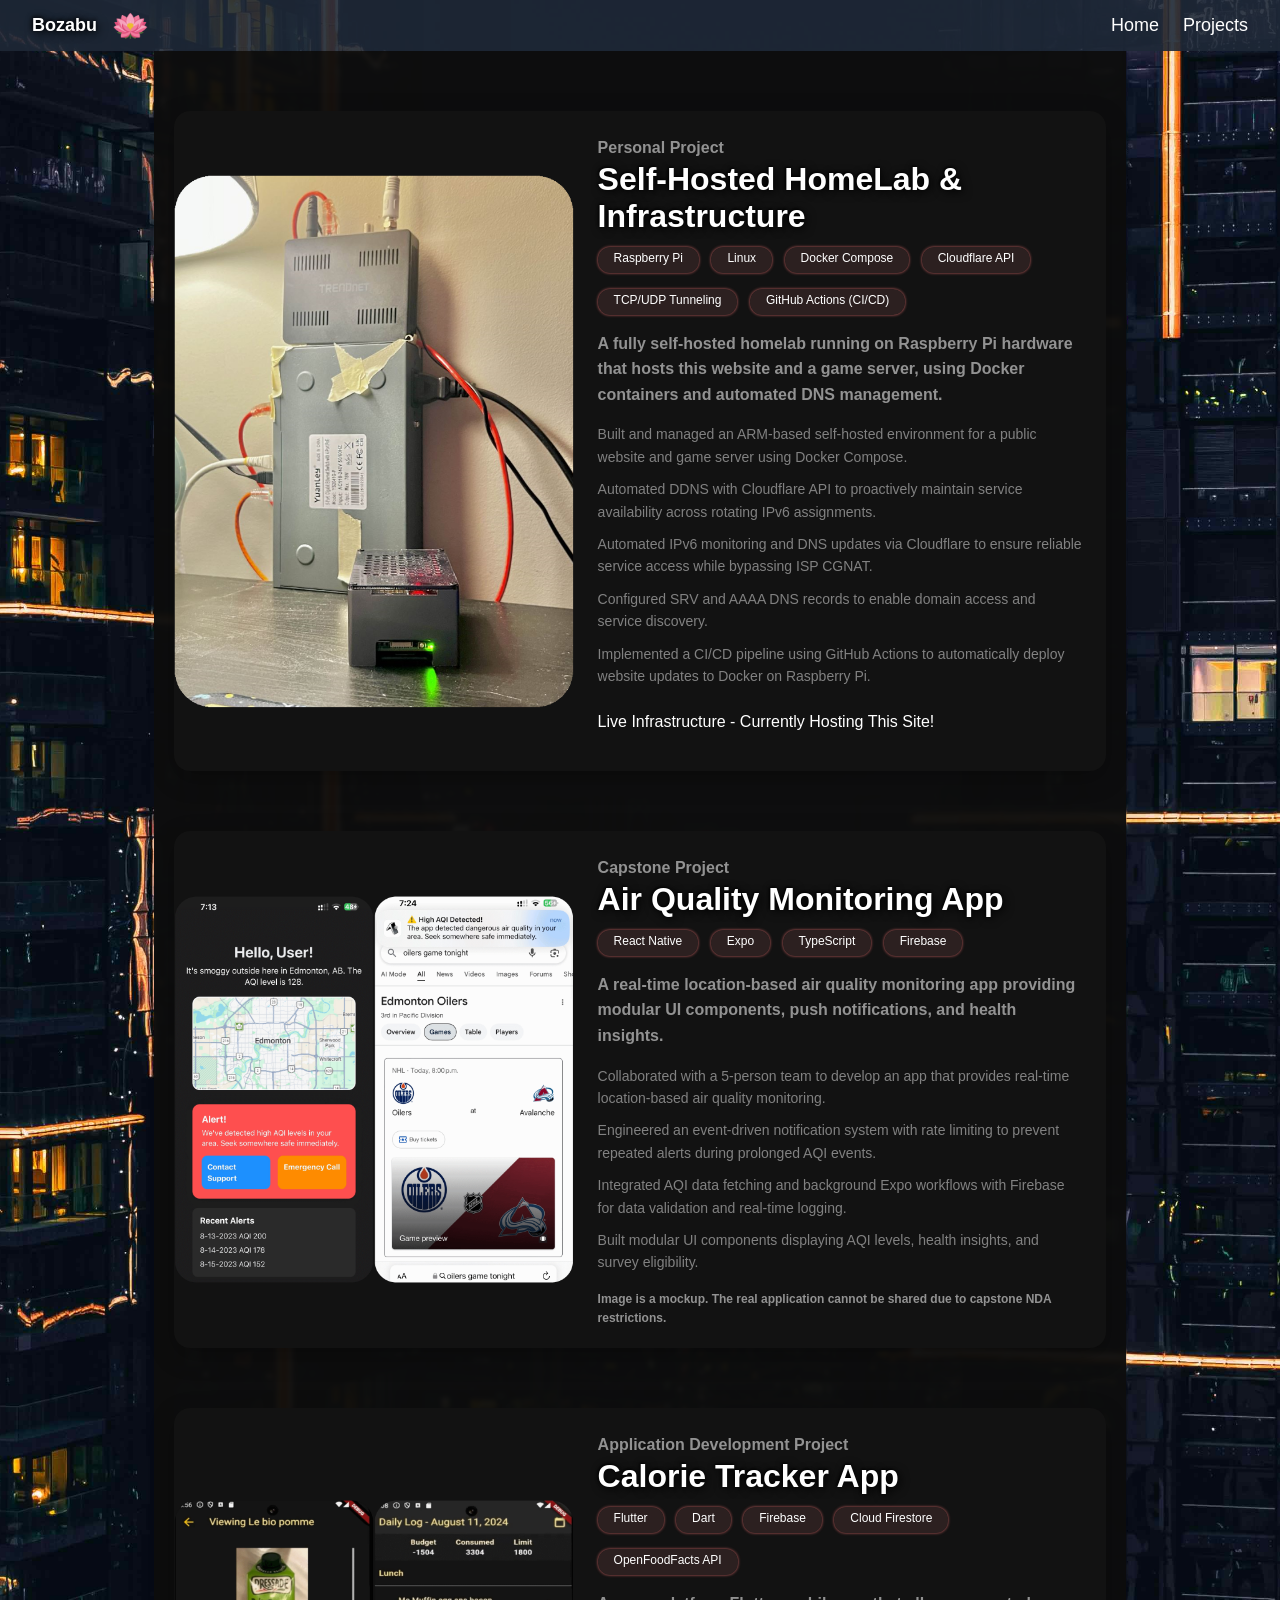
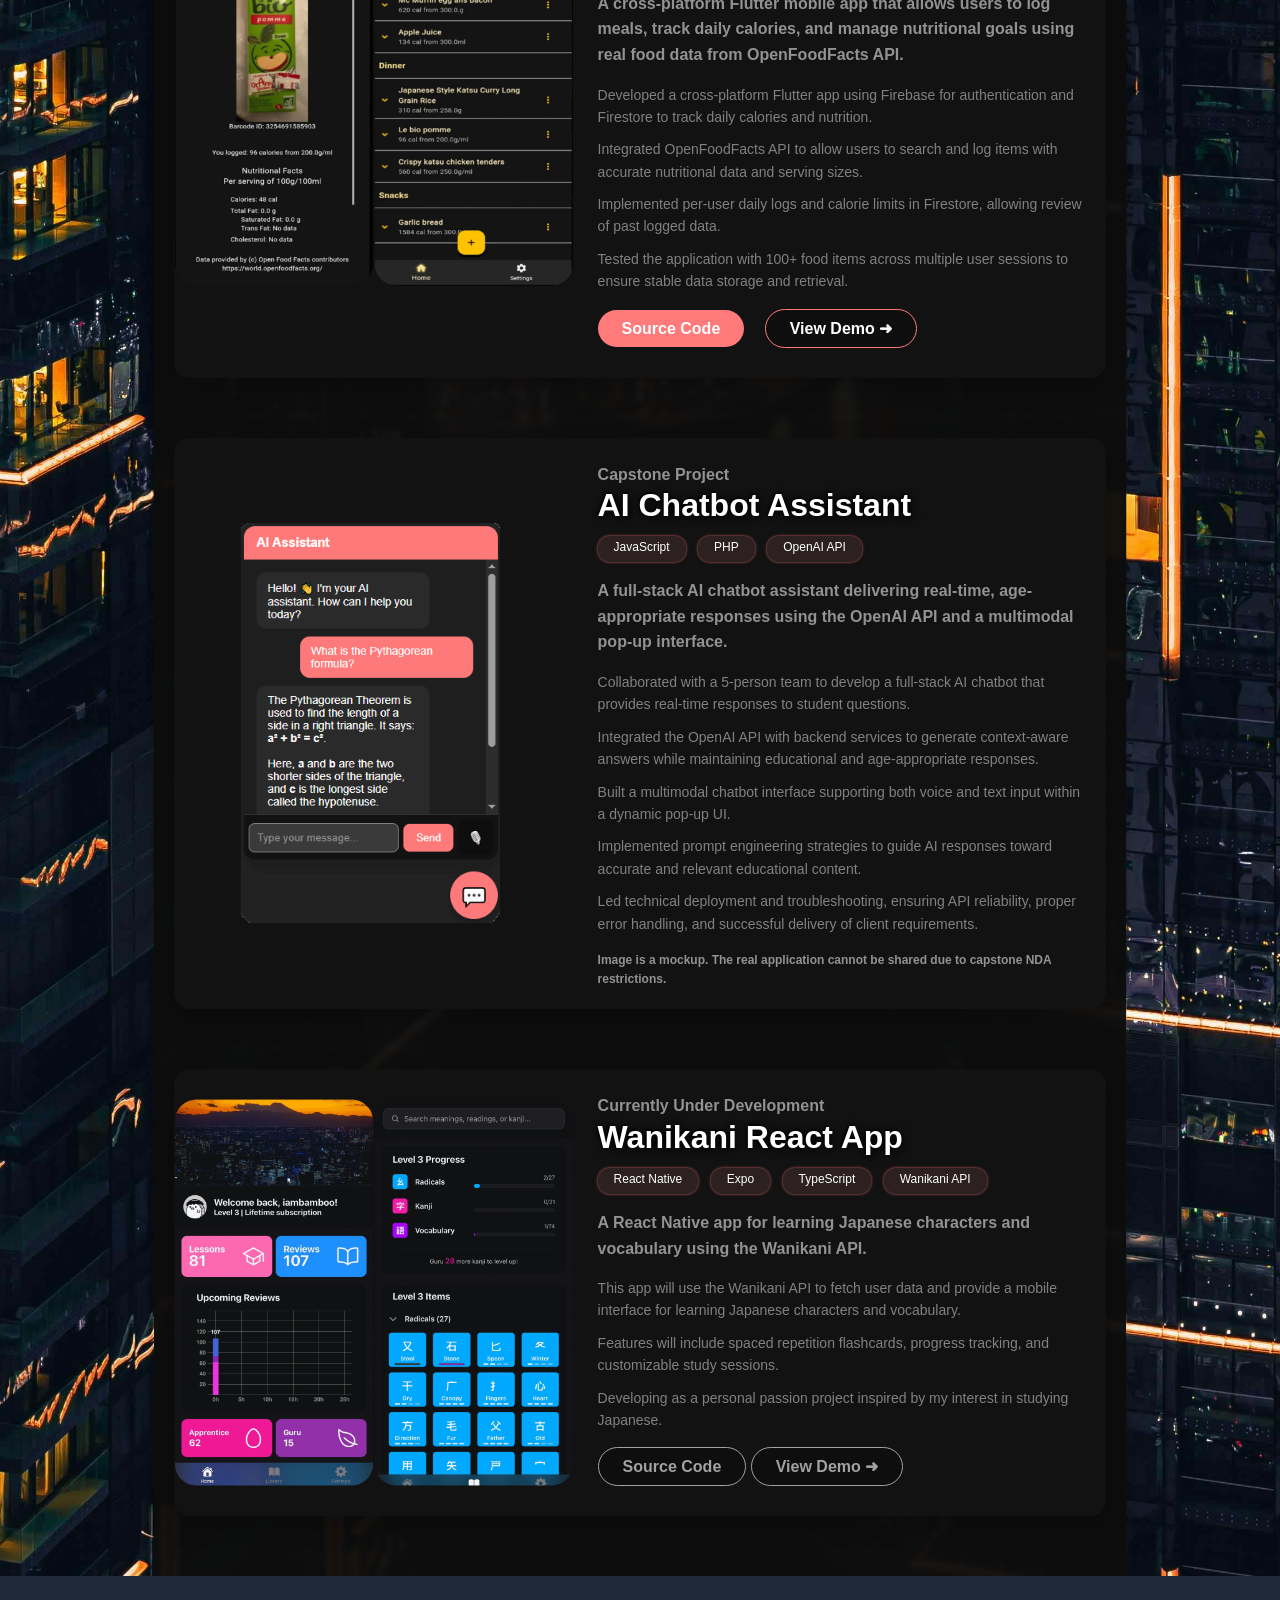
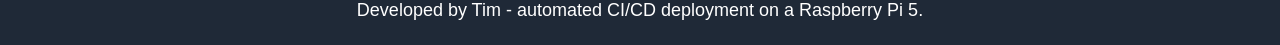
==== site/projects/index.html @ 1f59b933 "Fix browser tab logo missing" ====
<!DOCTYPE html>
<html>
<head>
    <meta charset="UTF-8">
    <link rel="stylesheet" href="projects_styles.css?v=1.3">
    <link rel="stylesheet" href="https://rsms.me/inter/inter.css">
    <link rel="icon" href="../resources/logos/LotusBua.png">
    <title>Bozabu Projects</title>
</head>
<body>
    <div class="top-navigation">
        <!-- same header as homepage -->
        <div class="header blur">
            <div class="iconText"><a href="/">Bozabu</a> <img class="iconLogo" src="../resources/logos/LotusBua.png"></div>
            <ul>
                <li><a href="/">Home</a></li>
                <li><a href="/projects/">Projects</a></li>
            </ul>
        </div>
    </div>

    <div class="projects-body">
        <div class="projects-container">

            <div id="homelab" class="project-big-card">
                <div class="project-big-image">
                    <img src="../resources/project_images/HomeLabPhysicalSetup.png" alt="Air Quality App">
                </div>
                <div class="project-big-content">
                    <div class="project-block project-block-top">
                        <span class="project-type-label">Personal Project</span>
                        <h2>Self-Hosted HomeLab & Infrastructure</h2>
                        <div class="project-tech">
                            <span>Raspberry Pi</span>
                            <span>Linux</span>
                            <span>Docker Compose</span>
                            <span>Cloudflare API</span>
                            <span>TCP/UDP Tunneling</span>
                            <span>GitHub Actions (CI/CD)</span>
                        </div>
                        <p>A fully self-hosted homelab running on Raspberry Pi hardware that hosts this website and a game server, using Docker containers and automated DNS management.</p>
                    </div>
                    <div class="project-block project-block-middle">
                        <ul>
                            <li>Built and managed an ARM-based self-hosted environment for a public website and game server using Docker Compose.</li>
                            <li>Automated DDNS with Cloudflare API to proactively maintain service availability across rotating IPv6 assignments.</li>
                            <li>Automated IPv6 monitoring and DNS updates via Cloudflare to ensure reliable service access while bypassing ISP CGNAT.</li>
                            <li>Configured SRV and AAAA DNS records to enable domain access and service discovery.</li>
                            <li>Implemented a CI/CD pipeline using GitHub Actions to automatically deploy website updates to Docker on Raspberry Pi.</li>
                        </ul>
                    </div>
                    <div class="project-block project-block-bottom">
                        <span class="white">Live Infrastructure - Currently Hosting This Site!</span>
                    </div>
                </div>
            </div>

            <div id="air-quality" class="project-big-card">
                <div class="project-big-image">
                    <img src="../resources/project_images/AQIDemoMock.png" alt="Air Quality App">
                </div>
                <div class="project-big-content">
                    <div class="project-block project-block-top">
                        <span class="project-type-label">Capstone Project</span>
                        <h2>Air Quality Monitoring App</h2>
                        <div class="project-tech">
                            <span>React Native</span>
                            <span>Expo</span>
                            <span>TypeScript</span>
                            <span>Firebase</span>
                        </div>
                        <p>A real-time location-based air quality monitoring app providing modular UI components, push notifications, and health insights.</p>
                    </div>
                    <div class="project-block project-block-middle">
                        <ul>
                            <li>Collaborated with a 5-person team to develop an app that provides real-time location-based air quality monitoring.</li>
                            <li>Engineered an event-driven notification system with rate limiting to prevent repeated alerts during prolonged AQI events.</li>
                            <li>Integrated AQI data fetching and background Expo workflows with Firebase for data validation and real-time logging.</li>
                            <li>Built modular UI components displaying AQI levels, health insights, and survey eligibility.</li>
                        </ul>
                    </div>
                    <div class="project-block project-block-bottom">
                        <p>Image is a mockup. The real application cannot be shared due to capstone NDA restrictions.</p>
                    </div>
                </div>
            </div>

            <div id="calorie-tracker" class="project-big-card">
                <div class="project-big-image">
                    <img src="../resources/project_images/CalorieTrackerDemoMock.png" alt="Calorie Tracker App">
                </div>
                <div class="project-big-content">
                    <div class="project-block project-block-top">
                        <span class="project-type-label">Application Development Project</span>
                        <h2>Calorie Tracker App</h2>
                        <div class="project-tech">
                            <span>Flutter</span>
                            <span>Dart</span>
                            <span>Firebase</span>
                            <span>Cloud Firestore</span>
                            <span>OpenFoodFacts API</span>
                        </div>
                        <p>A cross-platform Flutter mobile app that allows users to log meals, track daily calories, and manage nutritional goals using real food data from OpenFoodFacts API.</p>
                    </div>
                    <div class="project-block project-block-middle">
                        <ul>
                            <li>Developed a cross-platform Flutter app using Firebase for authentication and Firestore to track daily calories and nutrition.</li>
                            <li>Integrated OpenFoodFacts API to allow users to search and log items with accurate nutritional data and serving sizes.</li>
                            <li>Implemented per-user daily logs and calorie limits in Firestore, allowing review of past logged data.</li>
                            <li>Tested the application with 100+ food items across multiple user sessions to ensure stable data storage and retrieval.</li>
                        </ul>
                    </div>
                    <div class="project-block project-block-bottom">
                        <a href="https://github.com/IAmBamboo/CalorieTrackerApp/" class="btnA">Source Code</a>
                        <a href="https://www.youtube.com/watch?v=M9tKhn7N6Ns" class="btnB">View Demo ➜</a>
                    </div>
                </div>
            </div>

            <div id="ai-chatbot" class="project-big-card">
                <div class="project-big-image">
                    <img src="../resources/project_images/AIChatbotDemoMock.png" alt="Air Quality App">
                </div>
                <div class="project-big-content">
                    <div class="project-block project-block-top">
                        <span class="project-type-label">Capstone Project</span>
                        <h2>AI Chatbot Assistant</h2>
                        <div class="project-tech">
                            <span>JavaScript</span>
                            <span>PHP</span>
                            <span>OpenAI API</span>
                        </div>
                         <p>A full-stack AI chatbot assistant delivering real-time, age-appropriate responses using the OpenAI API and a multimodal pop-up interface.</p>
                    </div>
                    <div class="project-block project-block-middle">
                        <ul>
                            <li>Collaborated with a 5-person team to develop a full-stack AI chatbot that provides real-time responses to student questions.</li>
                            <li>Integrated the OpenAI API with backend services to generate context-aware answers while maintaining educational and age-appropriate responses.</li>
                            <li>Built a multimodal chatbot interface supporting both voice and text input within a dynamic pop-up UI.</li>
                            <li>Implemented prompt engineering strategies to guide AI responses toward accurate and relevant educational content.</li>
                            <li>Led technical deployment and troubleshooting, ensuring API reliability, proper error handling, and successful delivery of client requirements.</li>
                        </ul>
                    </div>
                    <div class="project-block project-block-bottom">
                        <p>Image is a mockup. The real application cannot be shared due to capstone NDA restrictions.</p>
                    </div>
                </div>
            </div>

            <div id="wanikani" class="project-big-card">
                <div class="project-big-image">
                    <img src="../resources/project_images/ShizukaniUnfinishedDemo.png" alt="Air Quality App">
                </div>
                <div class="project-big-content">
                    <div class="project-block project-block-top">
                        <span class="project-type-label">Currently Under Development</span>
                        <h2>Wanikani React App</h2>
                        <div class="project-tech">
                            <span>React Native</span>
                            <span>Expo</span>
                            <span>TypeScript</span>
                            <span>Wanikani API</span>
                        </div>
                         <p>A React Native app for learning Japanese characters and vocabulary using the Wanikani API.</p>
                    </div>
                    <div class="project-block project-block-middle">
                        <ul>
                            <li>This app will use the Wanikani API to fetch user data and provide a mobile interface for learning Japanese characters and vocabulary.</li>
                            <li>Features will include spaced repetition flashcards, progress tracking, and customizable study sessions.</li>
                            <li>Developing as a personal passion project inspired by my interest in studying Japanese.</li>
                        </ul>
                    </div>
                    <div class="project-block project-block-bottom">
                        <a href="" class="btnDisabled" title="Source code not available yet">Source Code</a>
                        <a href="" class="btnDisabled" title="Demo not available yet">View Demo ➜</a>
                    </div>
                </div>
            </div>


        </div>
    </div>

    <div class="footer">
        Developed by Tim - automated CI/CD deployment on a Raspberry Pi 5.
    </div>
</body>
</html>
---- site/projects/projects_styles.css ----
* {
    font-family: 'Inter', Arial, Helvetica, sans-serif;
    margin: 0;
    padding: 0;
    box-sizing: border-box;
}

body {
    margin: 0;
    padding: 0;
    background-image: url("../resources/backgrounds/pexels-apasaric-2603464.jpg");
    background-position: center;
    background-repeat: no-repeat;
    background-size: cover;
    background-position-y: 0;
}

a {
    text-decoration: none;
    color: white;
}

li {
    margin: 0;
    padding: 0;
    list-style-type: none;
}

.top-navigation {
    position: sticky;
    top: 0;
    z-index: 1000;
}

.header {
    background-color: rgba(31, 41, 55, 0.9);
    display: flex;
    justify-content: space-between;
    padding: 8px 32px;
}

.header ul {
    display: flex;
    gap: 24px;
    align-items: center;
}

.header a {
    font-size: 18px;
}

.header a:hover {
    text-shadow: 0px 0px 2px white, 1px 1px 2px white;
}

.iconText {
    text-shadow: 2px 2px 10px black, -1px -1px 4px black;
    color: white;
    font-size: 24px;
    font-weight: 700;
    gap: 16px;
    flex-shrink: 0;
    display: flex;
    align-items: center;
    justify-content: center;
}

.iconLogo {
    width: 35px;
    height: 35px;
}

.projects-body {
    width: 76%;           /* keeps it 80% of page width */
    margin: 0 auto;       /* centers it horizontally */
    padding: 60px 20px;
    background-color: #0e0e0ef6;
    backdrop-filter: blur(2px);
}

.projects-container {
    max-width: 1000px;
    width: 100%;
    margin: 0 auto; /* center container horizontally */
    display: flex;
    flex-direction: column;
    gap: 60px;
}

.project-big-card {
    display: flex;
    flex-direction: row;
    background-color: #121212;
    border-radius: 16px;
    overflow: hidden;
    box-shadow: 0 8px 24px rgba(0,0,0,0.25);
    transition: all 0.2s ease;
}

.project-big-card:hover {
    box-shadow: 0 0 6px #ffffff8e;
}

.project-big-image {
    flex-shrink: 0;
    width: 400px;
    display: flex;
}

.project-big-image img {
    object-fit: contain;
    width: 100%;
    height: 100%;
    transition: all 0.6s ease;
}

.project-big-image img:hover {
    transform: scale(1.1);
    filter: brightness(1.2);
}

.project-big-content {
    padding: 24px;
    display: flex;
    flex-direction: column;
    justify-content: space-between;
}

.scroll {
    max-height: 400px;
    overflow-y: auto;
}

.project-block {
    margin-bottom: 16px;
}

.project-type-label {
    font-size: 16px;
    line-height: 1.6;
    margin-bottom: 12px;
    color: #929292;
    font-weight: 600;
    transition: all 0.2s ease;
}
.project-type-label:hover {
    color: #ffffff;
    text-shadow: 0 0 6px rgba(255, 255, 255, 0.699);
}

.project-tech span {
    display: inline-block;
    background-color: #d87b7b21;
    color: white;
    font-size: 12px;
    padding: 4px 16px 8px 16px;
    margin-right: 8px;
    margin-bottom: 16px;
    border-radius: 12px;
    font-weight: 500;
    box-shadow: 0 0 3px #ff7a7acb;
    transition: all 0.2s ease;
}

.project-tech span:hover {
    transform: scale(1.1);
    filter: brightness(1.2);
    background-color: #d87b7b80;
    box-shadow: 0 0 12px #ff7a7acb;
}

.project-big-content h2 {
    color: white;
    margin-bottom: 12px;
    font-size: 32px;
    transition: all 0.6s ease;
    text-shadow: 2px 2px 10px black,
                -1px -1px 3px black;
}

.project-big-content h2:hover {
    text-shadow: 0 0 6px rgba(255, 255, 255, 0.699);
}

.project-big-content p {
    font-size: 16px;
    line-height: 1.6;
    color: #929292;
    font-weight: 600;
    transition: all 0.6s ease;
}

.project-big-content p:hover {
    color: #ffffff;
    text-shadow: 0 0 6px rgba(255, 255, 255, 0.699);
}

.project-block-middle p {
    font-size: 14px;
    line-height: 1.6;
    margin-bottom: 12px;
    color: #363d41c0;
    font-weight: 400;
    transition: all 0.6s ease;
}

.project-block-middle p:hover {
    color: #ffffff;
    text-shadow: 0 0 6px rgba(255, 255, 255, 0.699);
}

.project-block-middle ul li {
    font-size: 14px;
    line-height: 1.6;
    margin-bottom: 10px;
    color: #818181;
    transition: all 0.6s ease;
}

.project-block-middle ul li:hover {
    color: #dbdbdb;
    text-shadow: 0 0 6px rgba(255, 255, 255, 0.699);
}

.project-buttons {
    display: flex;
    gap: 16px;
}

.project-block-bottom .btnA {
    padding: 10px 24px;
    border-radius: 24px;
    background-color: #ff7a7a;
    color: white;
    font-weight: bold;
    text-decoration: none;
    transition: all 0.2s ease;
    margin-right: 16px;
}

.project-block-bottom .btnB {
    padding: 10px 24px;
    border: 1px solid #ff7a7a;
    border-radius: 24px;
    background-color: #0e0e0e;
    color: white;
    font-weight: bold;
    text-decoration: none;
    transition: all 0.2s ease;
}

.project-block-bottom .btnA:hover {
    box-shadow: 0 0 6px #ff7a7acb;
    background-color: #ff4f4f;
}

.project-block-bottom .btnB:hover {
    box-shadow: 0 0 6px #ff7a7acb;
    background-color: #ff4f4f;
}

.project-block-bottom .btnDisabled {
    padding: 10px 24px;
    border: 1px solid #e0e0e0;
    border-radius: 24px;
    background-color: #0e0e0e;
    color: #e0e0e0;
    font-weight: bold;
    cursor: not-allowed;
    opacity: 0.7;
    text-decoration: none;
}

.project-block-bottom p {
    font-size: 12px;
    line-height: 1.6;
    color: #929292;
    margin-bottom: -20px;
    margin-top: -10px;
}

.footer {
    display: flex;
    justify-content: center;
    background-color: #1F2937;
    padding: 24px;
    color: white;
    font-size: 18px;
}

.white {
    color: white;
}

@media(max-width: 1150px) {
    .project-big-card {
        flex-direction: column;
        align-items: center;
    }
    .project-big-image img {
        width: 100%;
        max-width: 400px;
    }
    .project-big-content {
        text-align: center;
        padding: 16px;
    }
}
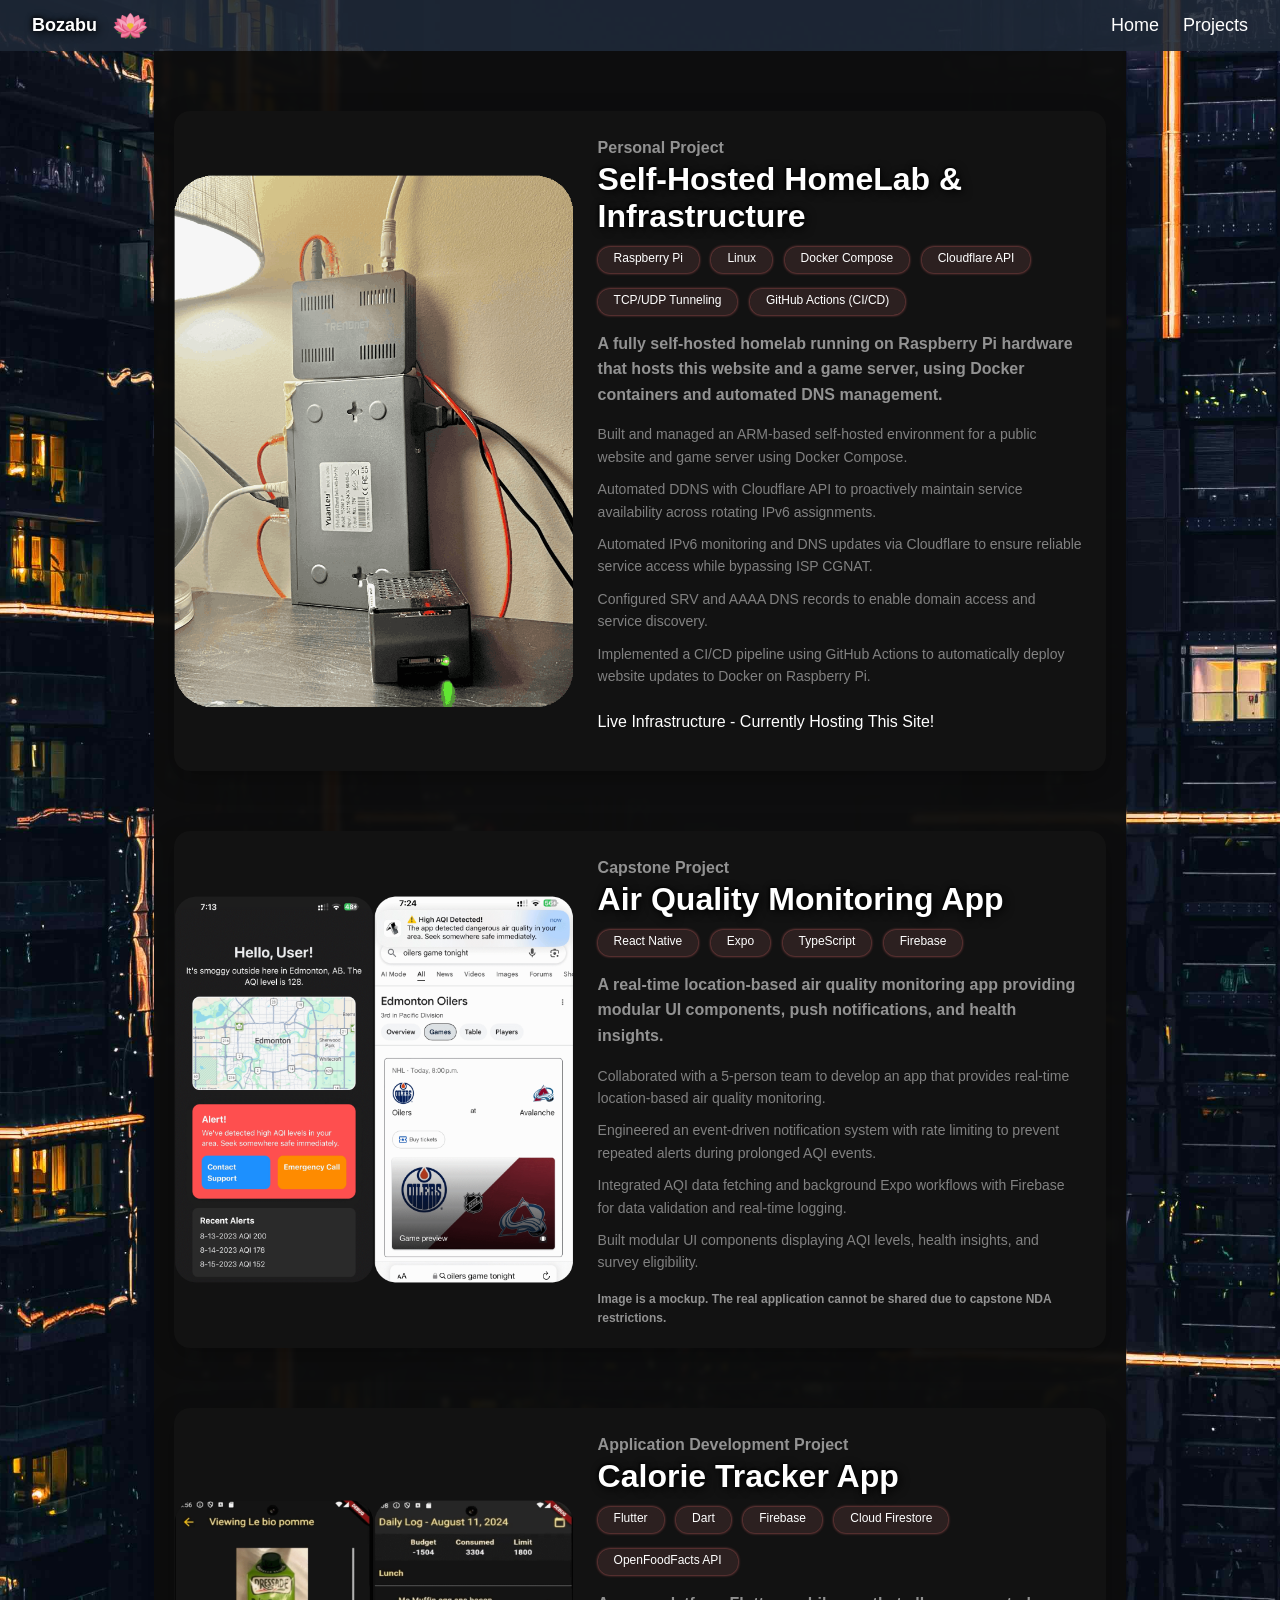
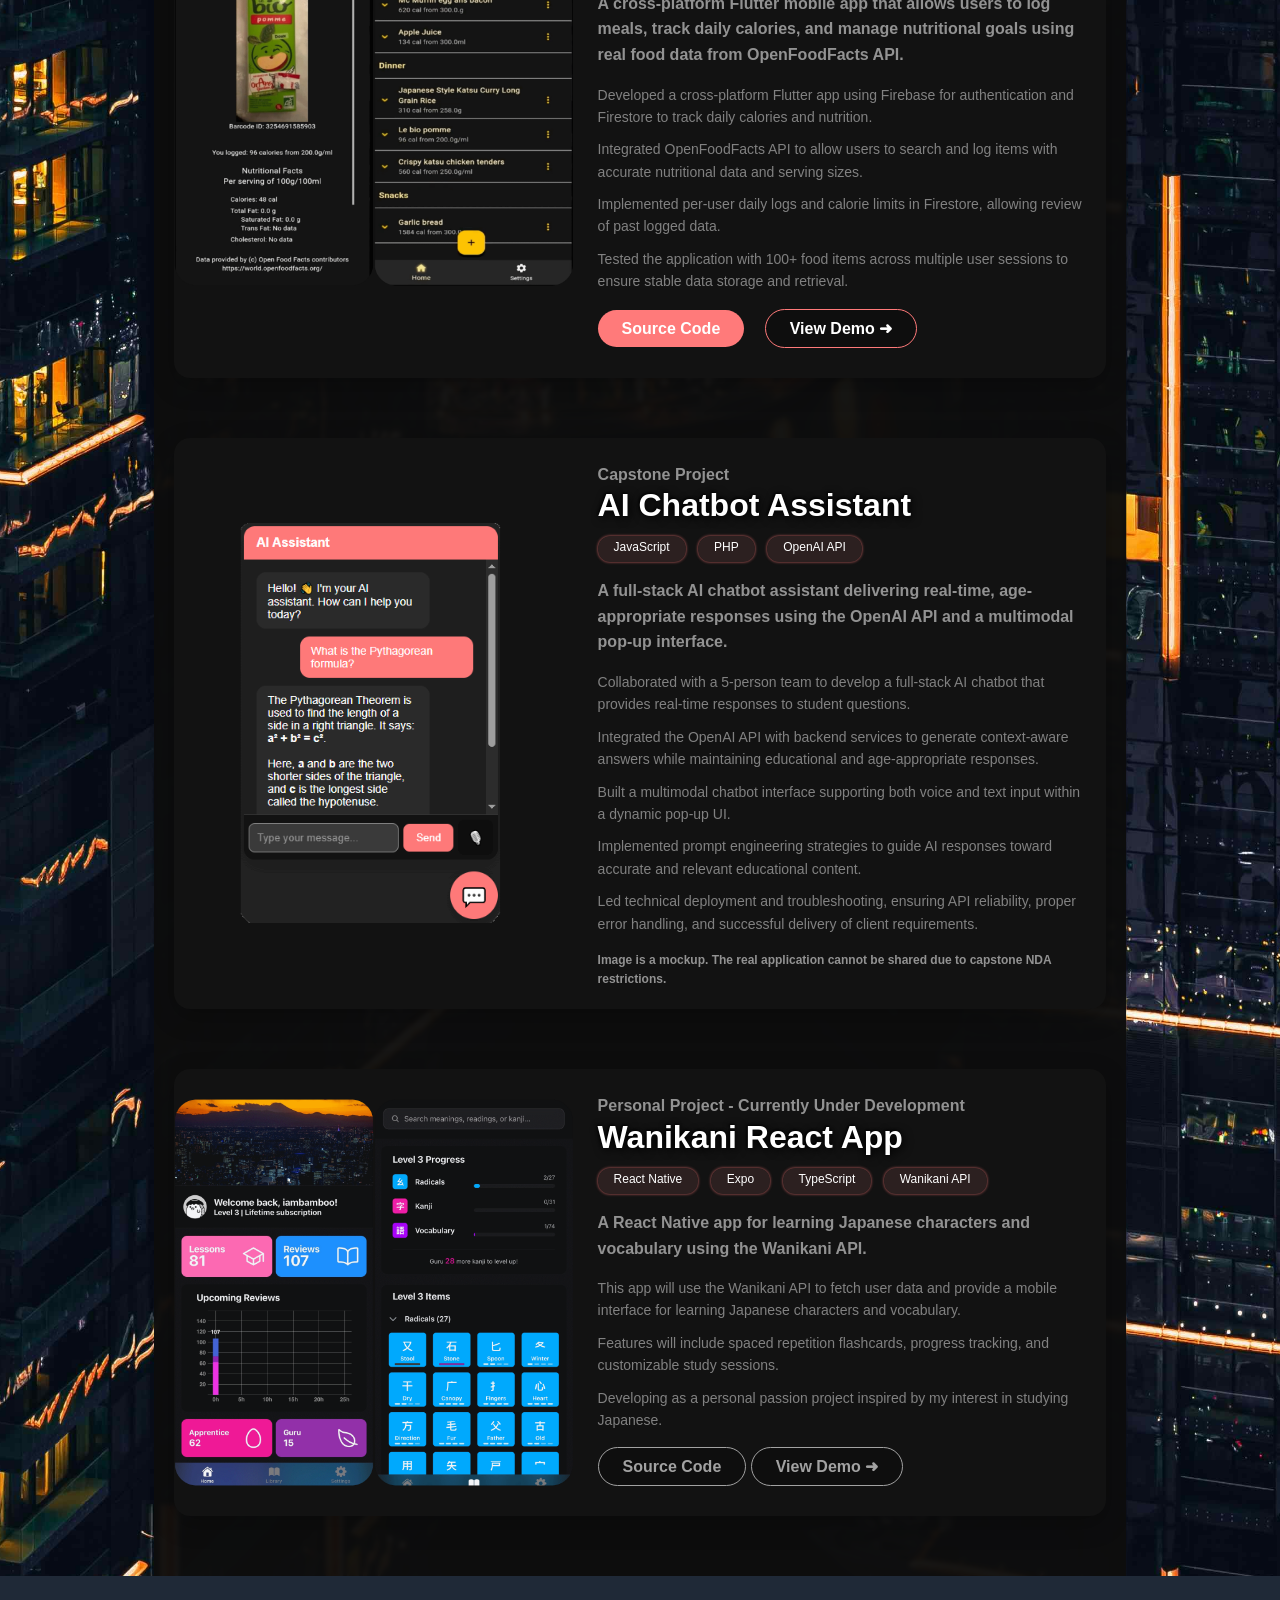
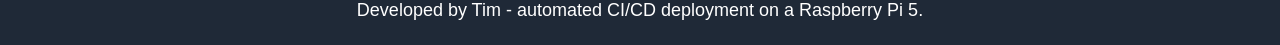
==== commit edb5885b: "Update wanikani app label" ====
--- a/site/projects/index.html
+++ b/site/projects/index.html
@@ -153,7 +153,7 @@
                 </div>
                 <div class="project-big-content">
                     <div class="project-block project-block-top">
-                        <span class="project-type-label">Currently Under Development</span>
+                        <span class="project-type-label">Personal Project - Currently Under Development</span>
                         <h2>Wanikani React App</h2>
                         <div class="project-tech">
                             <span>React Native</span>
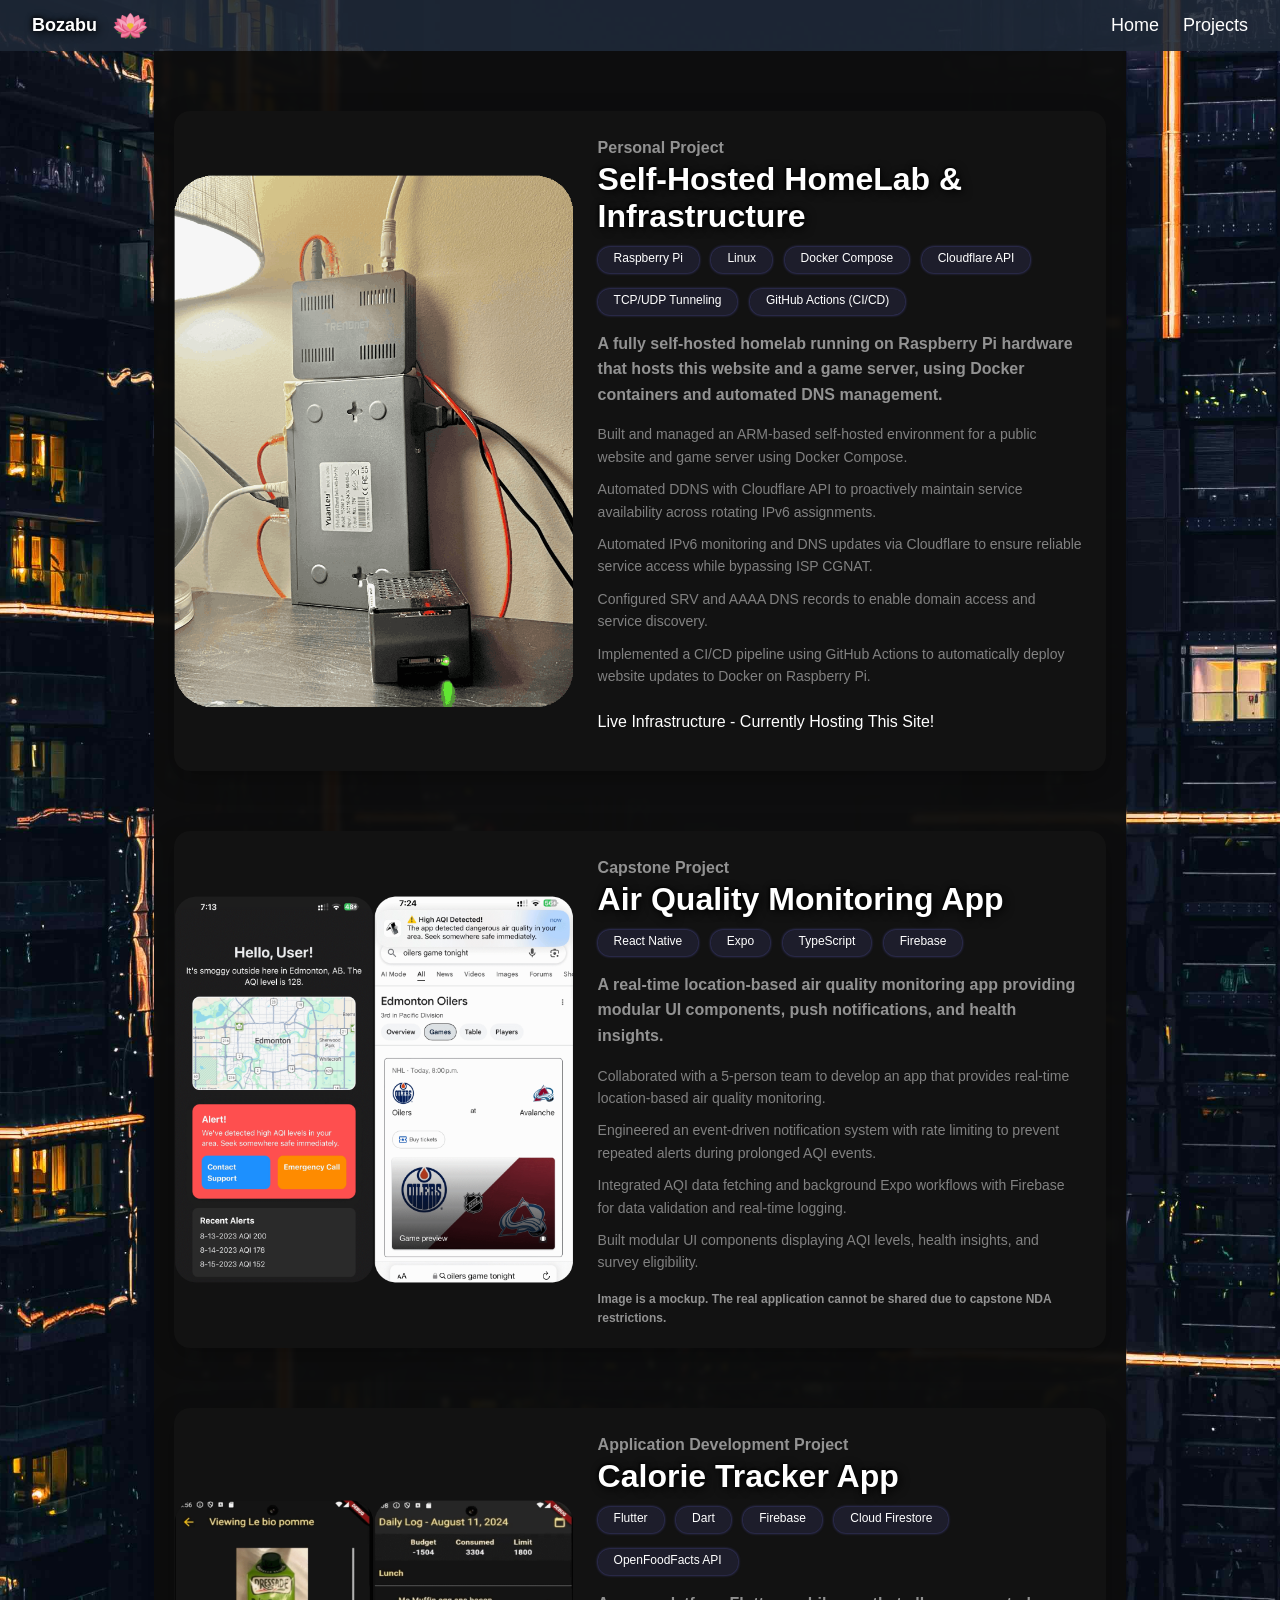
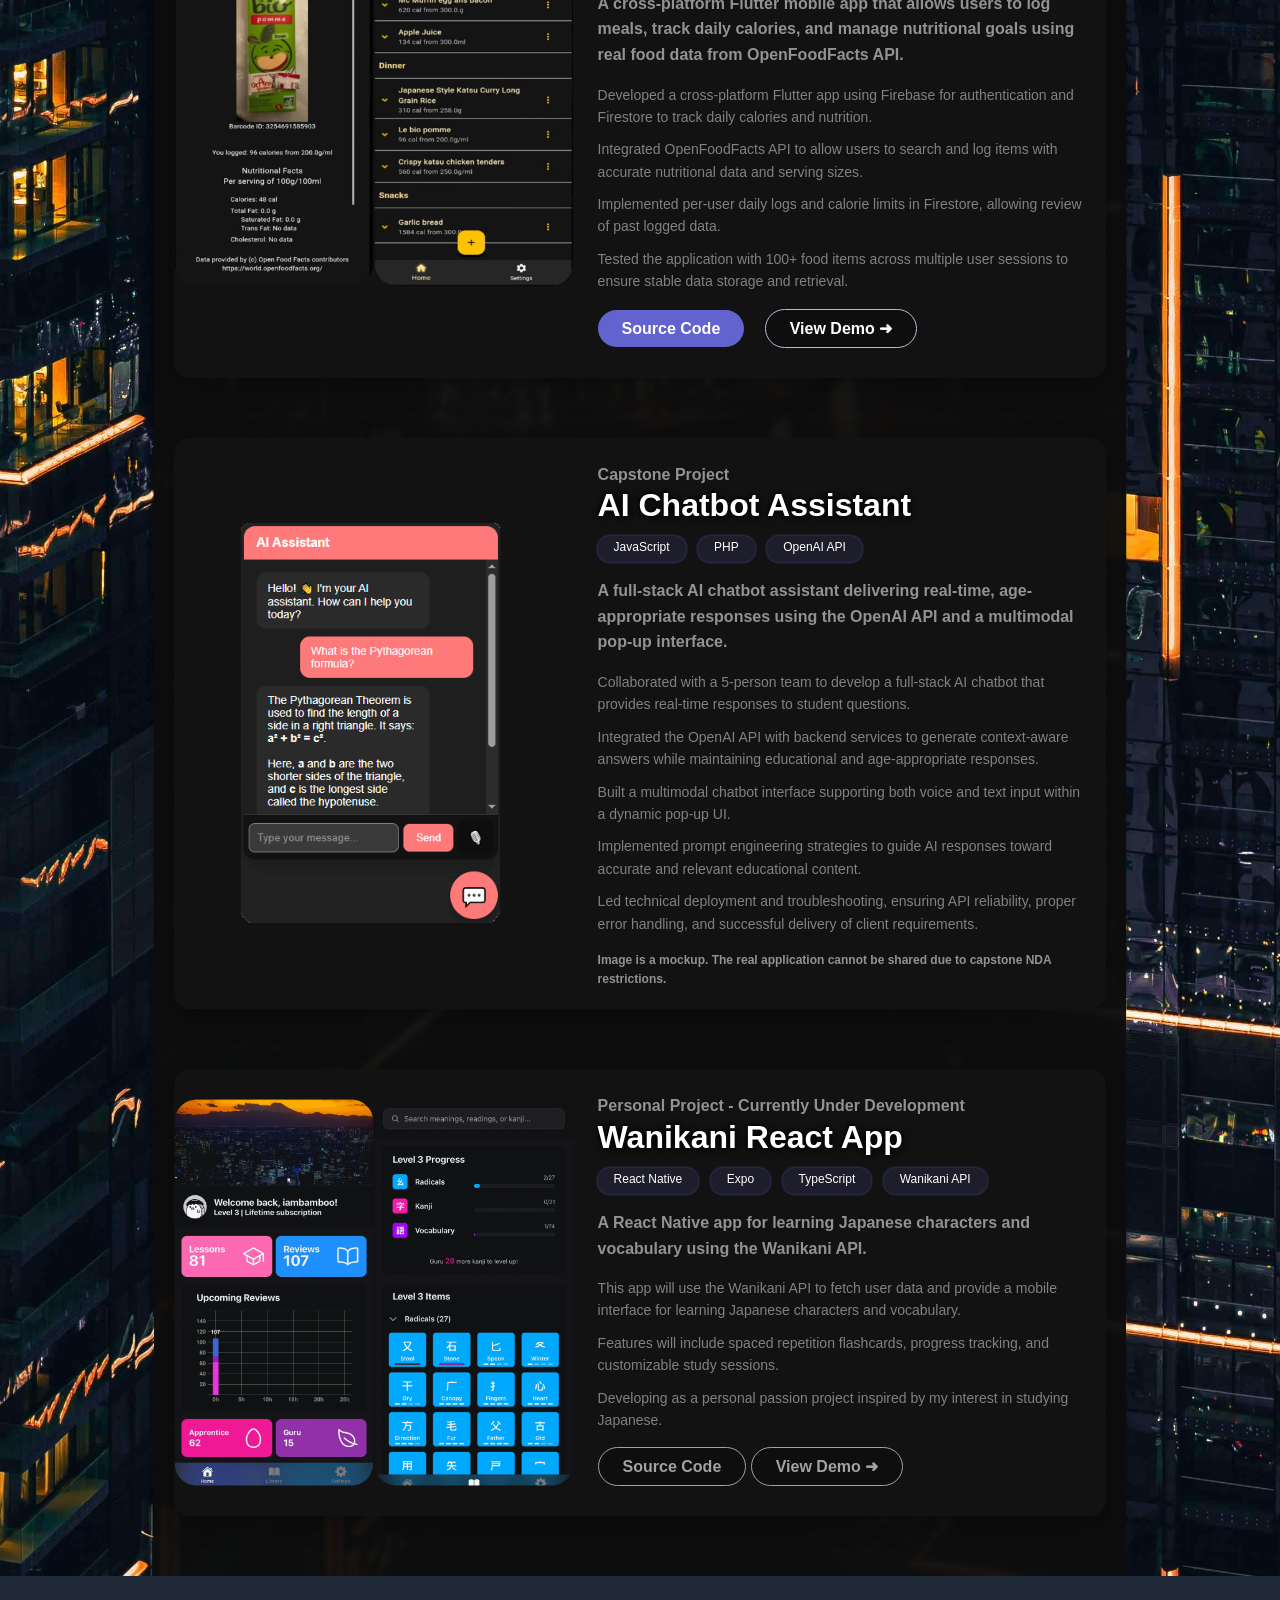
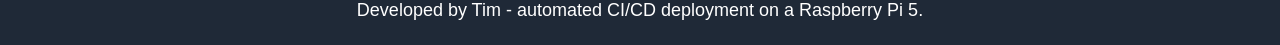
==== commit a8155875: "Update styles ver" ====
--- a/site/projects/index.html
+++ b/site/projects/index.html
@@ -2,7 +2,7 @@
 <html>
 <head>
     <meta charset="UTF-8">
-    <link rel="stylesheet" href="projects_styles.css?v=1.3">
+    <link rel="stylesheet" href="projects_styles.css?v=1.31">
     <link rel="stylesheet" href="https://rsms.me/inter/inter.css">
     <link rel="icon" href="../resources/logos/LotusBua.png">
     <title>Bozabu Projects</title>
--- a/site/projects/projects_styles.css
+++ b/site/projects/projects_styles.css
@@ -150,7 +150,7 @@
 
 .project-tech span {
     display: inline-block;
-    background-color: #d87b7b21;
+    background-color: #6363cf21;
     color: white;
     font-size: 12px;
     padding: 4px 16px 8px 16px;
@@ -158,15 +158,15 @@
     margin-bottom: 16px;
     border-radius: 12px;
     font-weight: 500;
-    box-shadow: 0 0 3px #ff7a7acb;
+    box-shadow: 0 0 3px #6363cfcb;
     transition: all 0.2s ease;
 }
 
 .project-tech span:hover {
     transform: scale(1.1);
     filter: brightness(1.2);
-    background-color: #d87b7b80;
-    box-shadow: 0 0 12px #ff7a7acb;
+    background-color: #6363cf80;
+    box-shadow: 0 0 12px #6363cfcb;
 }
 
 .project-big-content h2 {
@@ -230,7 +230,7 @@
 .project-block-bottom .btnA {
     padding: 10px 24px;
     border-radius: 24px;
-    background-color: #ff7a7a;
+    background-color: #6363cf;
     color: white;
     font-weight: bold;
     text-decoration: none;
@@ -240,7 +240,7 @@
 
 .project-block-bottom .btnB {
     padding: 10px 24px;
-    border: 1px solid #ff7a7a;
+    border: 1px solid #b8b8d4;
     border-radius: 24px;
     background-color: #0e0e0e;
     color: white;
@@ -250,13 +250,13 @@
 }
 
 .project-block-bottom .btnA:hover {
-    box-shadow: 0 0 6px #ff7a7acb;
-    background-color: #ff4f4f;
+    box-shadow: 0 0 6px #b8b8d4;
+    background-color: #4a4ad8;
 }
 
 .project-block-bottom .btnB:hover {
-    box-shadow: 0 0 6px #ff7a7acb;
-    background-color: #ff4f4f;
+    box-shadow: 0 0 6px #b8b8d4;
+    background-color: #4a4ad8;
 }
 
 .project-block-bottom .btnDisabled {
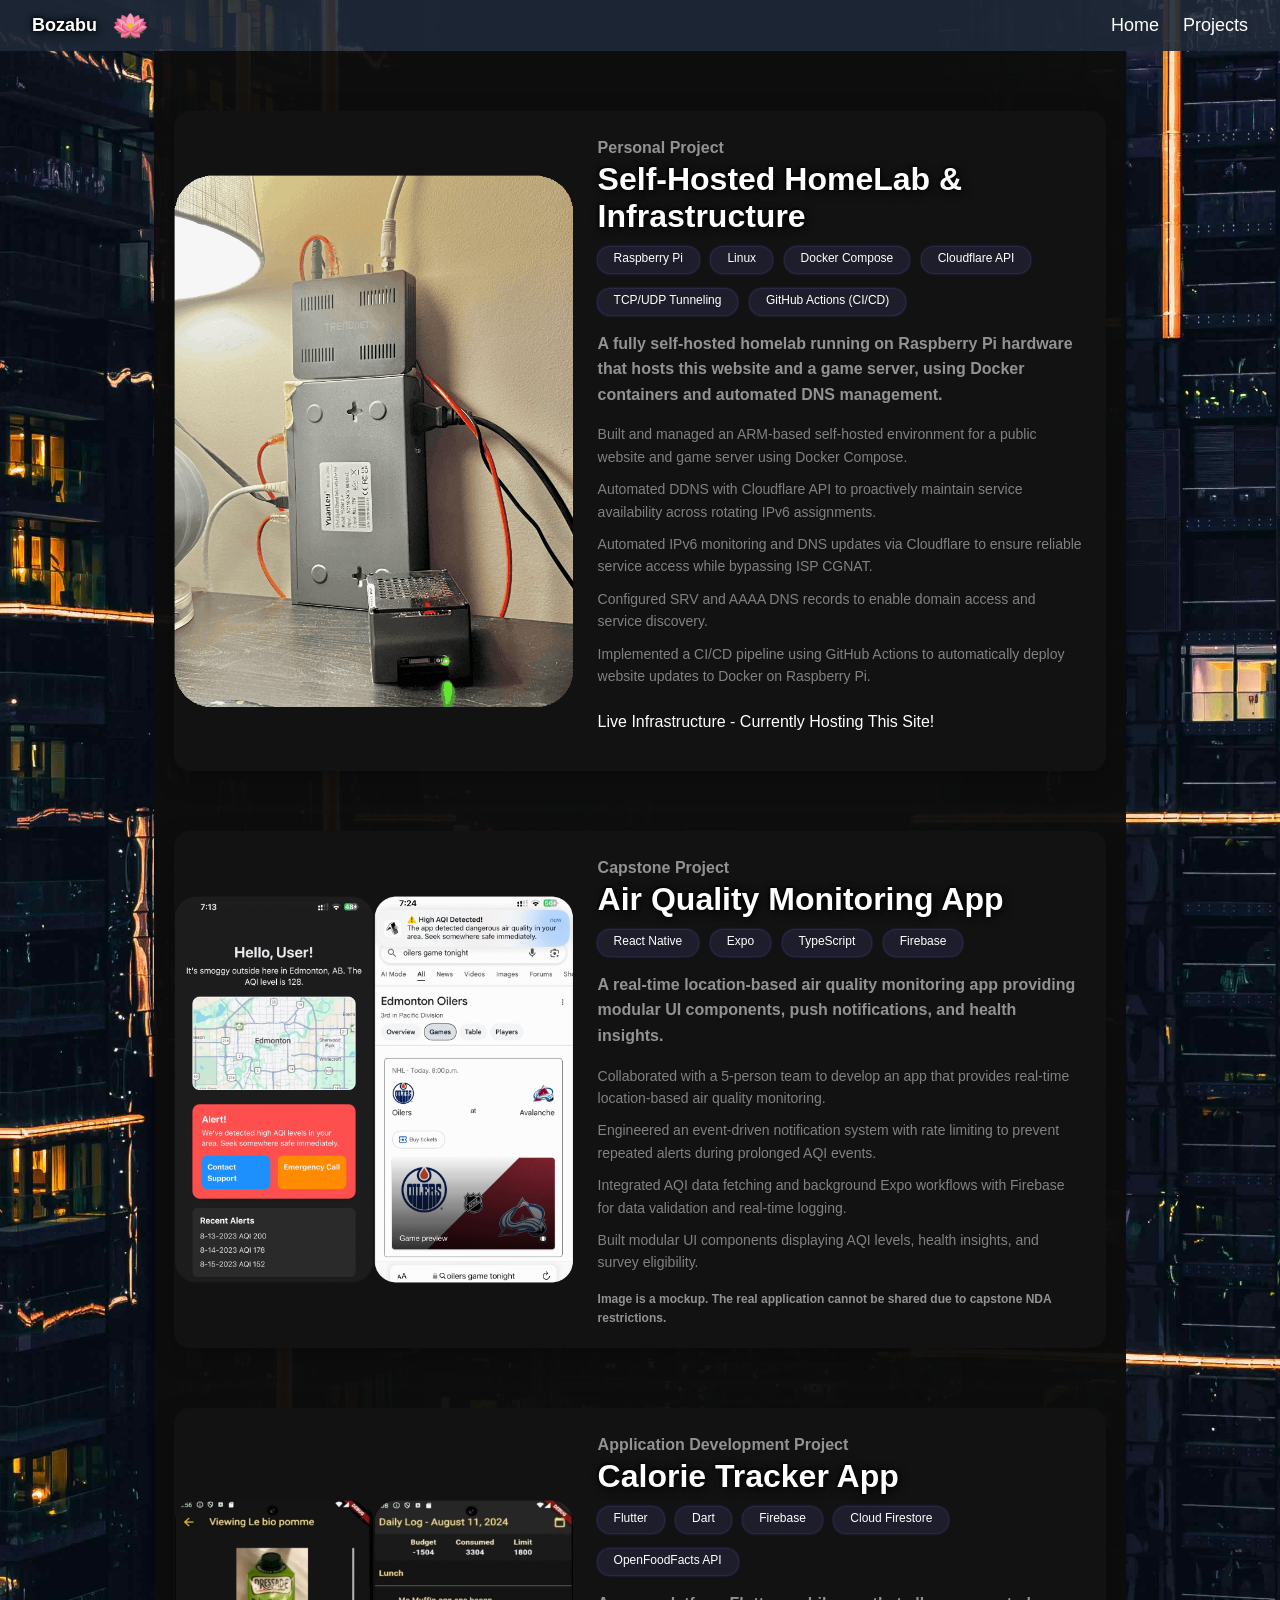
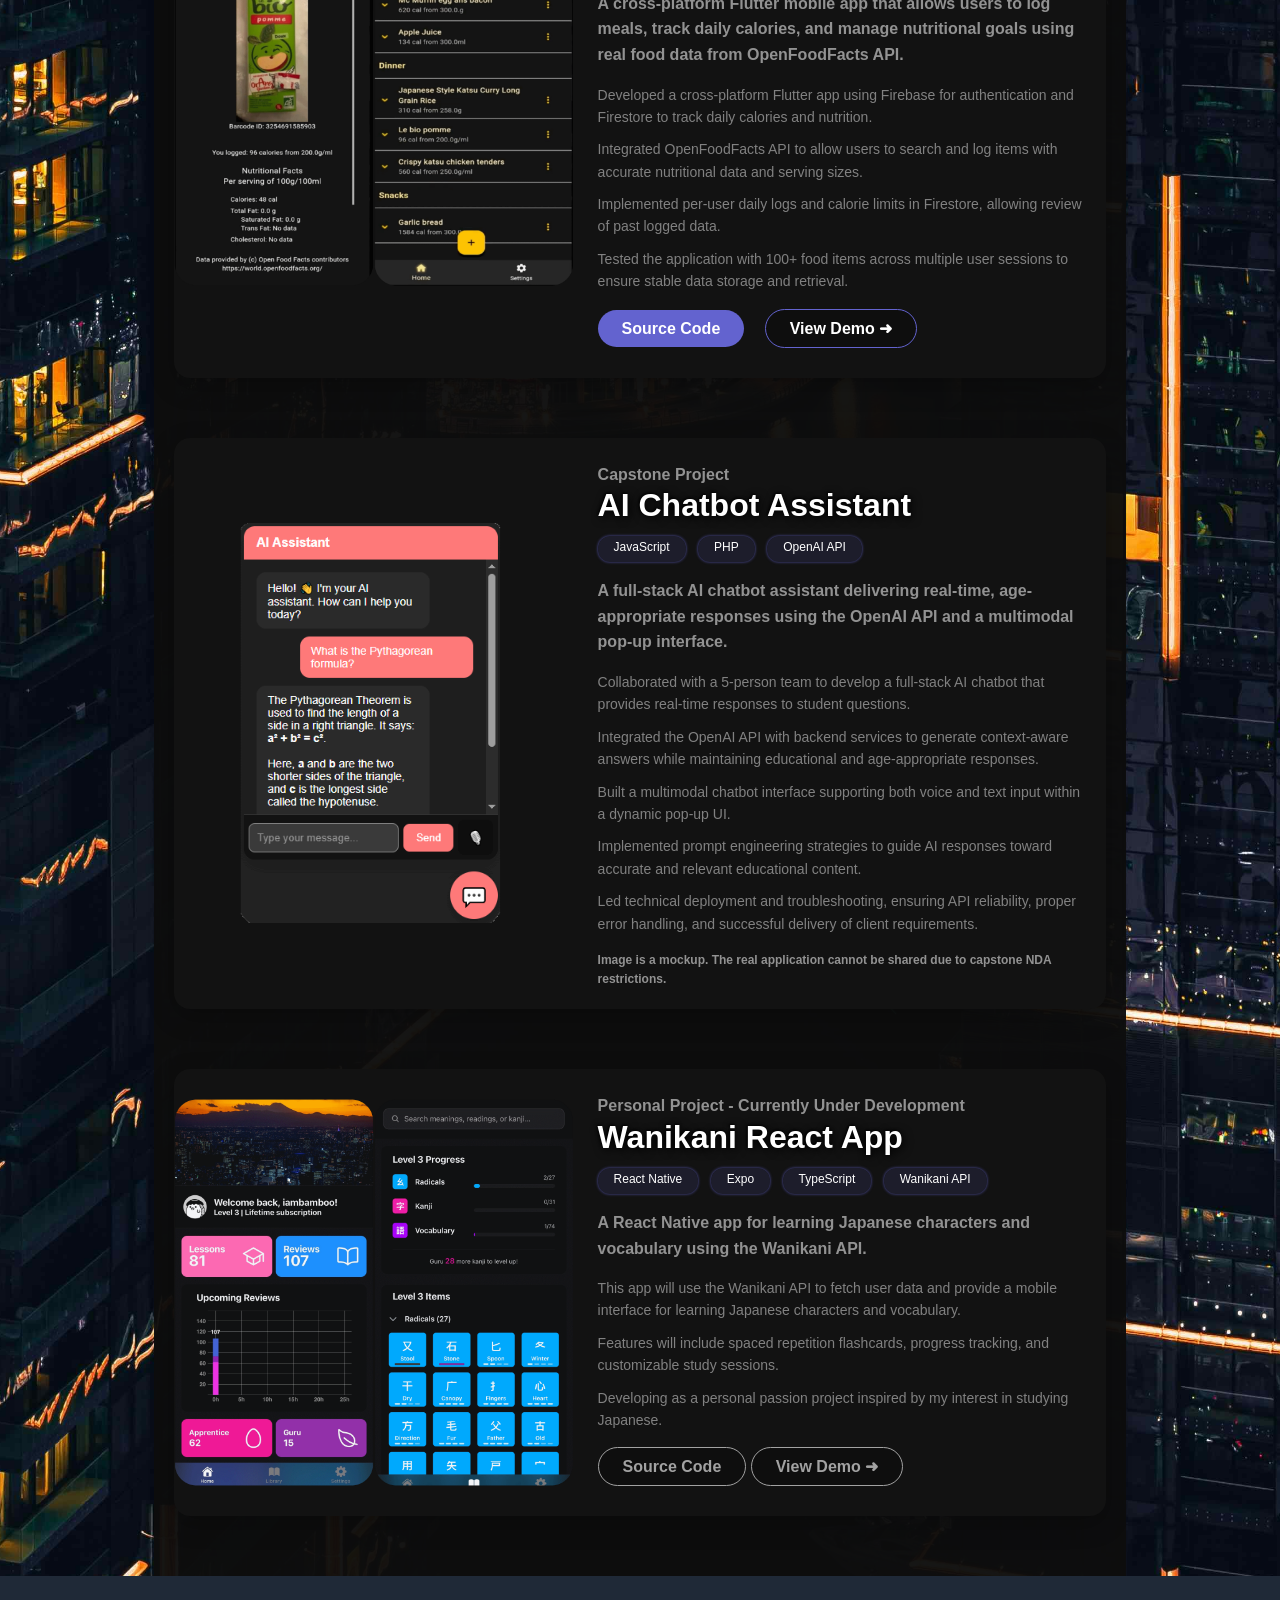
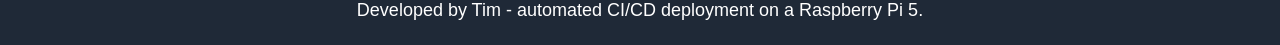
==== commit cf9e7270: "Update styles ver" ====
--- a/site/projects/index.html
+++ b/site/projects/index.html
@@ -2,7 +2,7 @@
 <html>
 <head>
     <meta charset="UTF-8">
-    <link rel="stylesheet" href="projects_styles.css?v=1.31">
+    <link rel="stylesheet" href="projects_styles.css?v=1.32">
     <link rel="stylesheet" href="https://rsms.me/inter/inter.css">
     <link rel="icon" href="../resources/logos/LotusBua.png">
     <title>Bozabu Projects</title>
--- a/site/projects/projects_styles.css
+++ b/site/projects/projects_styles.css
@@ -13,6 +13,7 @@
     background-repeat: no-repeat;
     background-size: cover;
     background-position-y: 0;
+    backdrop-filter: blur(0.6px);
 }
 
 a {
@@ -240,7 +241,7 @@
 
 .project-block-bottom .btnB {
     padding: 10px 24px;
-    border: 1px solid #b8b8d4;
+    border: 1px solid #6363cf;
     border-radius: 24px;
     background-color: #0e0e0e;
     color: white;
@@ -250,12 +251,12 @@
 }
 
 .project-block-bottom .btnA:hover {
-    box-shadow: 0 0 6px #b8b8d4;
+    box-shadow: 0 0 6px #6363cf;
     background-color: #4a4ad8;
 }
 
 .project-block-bottom .btnB:hover {
-    box-shadow: 0 0 6px #b8b8d4;
+    box-shadow: 0 0 6px #6363cf;
     background-color: #4a4ad8;
 }
 
